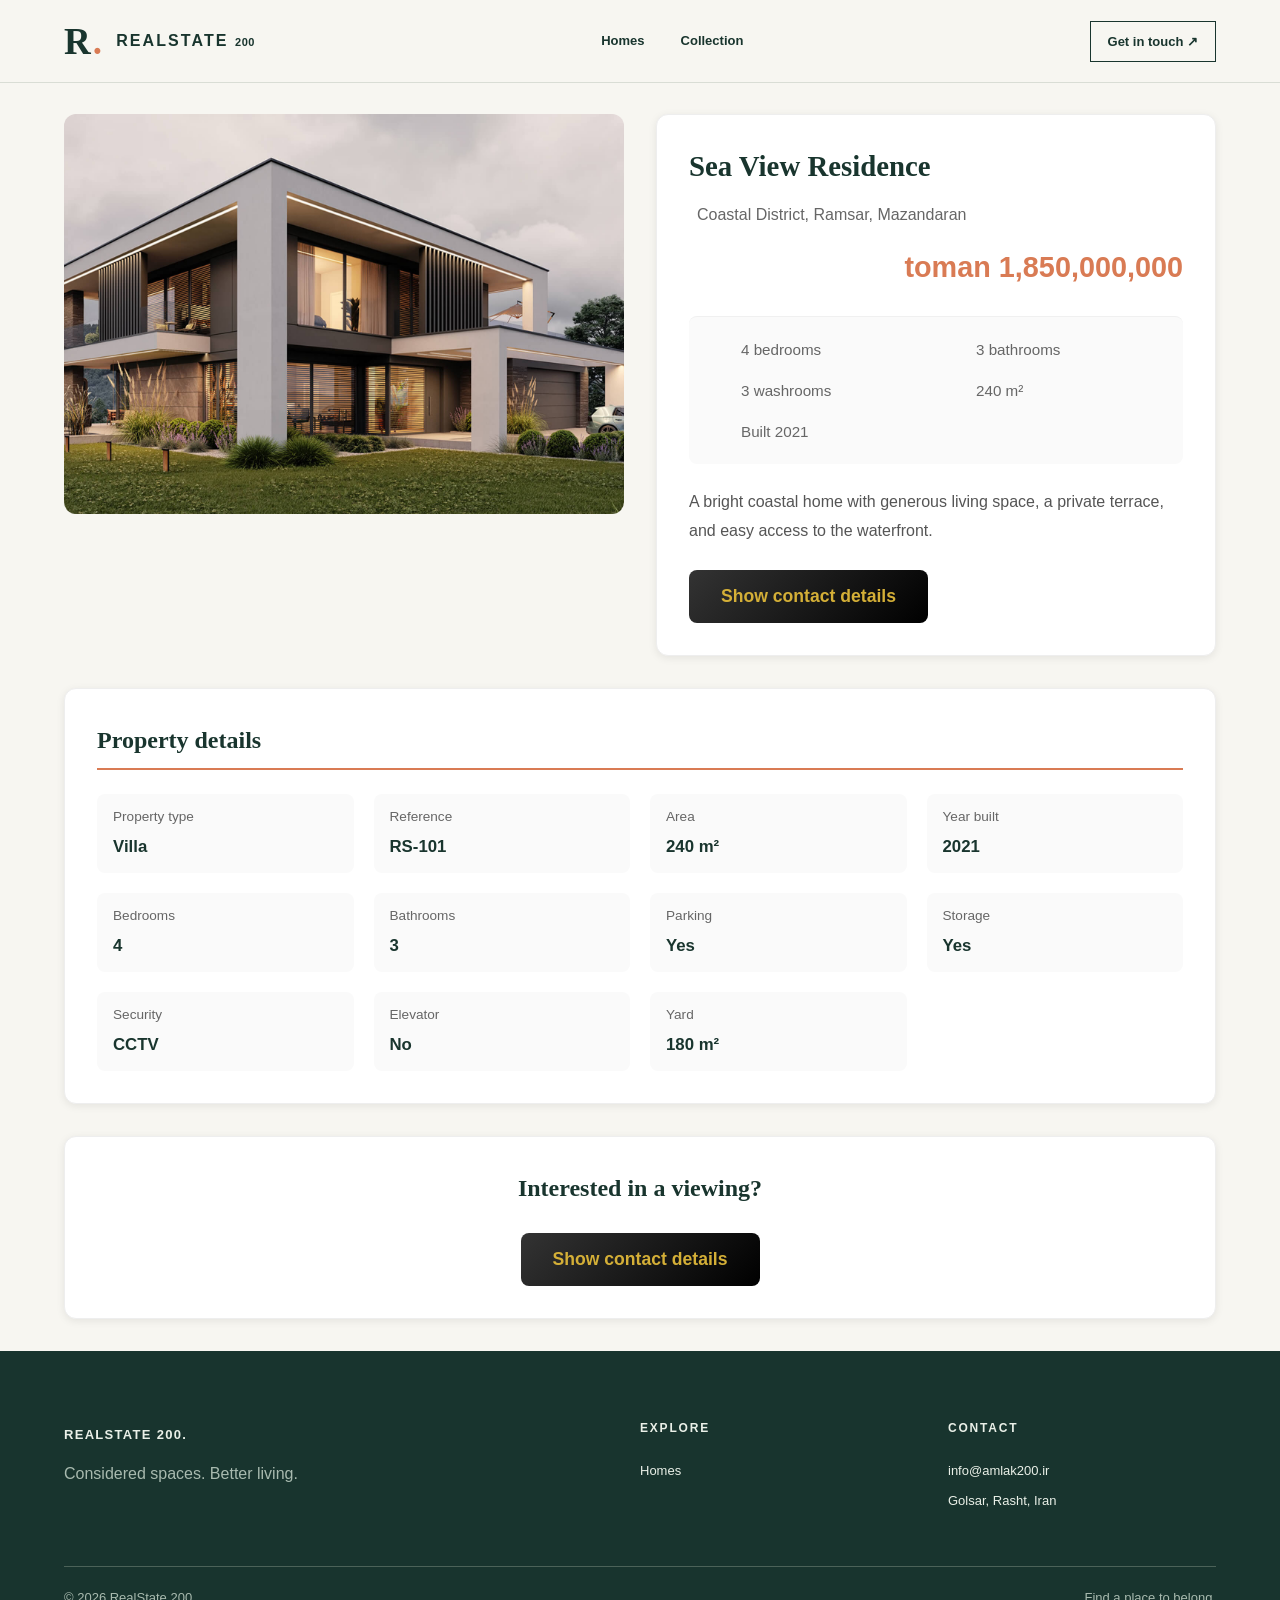
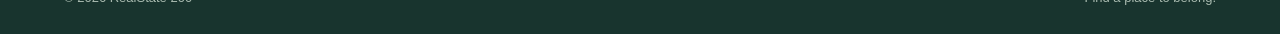
==== docs/property-1.html @ 843a1dd2 "Publish English real estate edition and static portfolio preview" ====
<!DOCTYPE html>

<html dir="ltr" lang="en">
<head>
<meta charset="utf-8"/>
<meta content="width=device-width, initial-scale=1" name="viewport"/>
<title>Find your home | RealState 200</title>
<meta content="Explore curated villas and apartments in Iran with RealState 200." name="description"/>
<link href="css/Layout/site.css" rel="stylesheet"/>
<link href="css/Layout/HomeDetail.css" rel="stylesheet"/>
<link href="css/Layout/english.css" rel="stylesheet"/>
</head>
<body>
<header b-vwonrfvciz="" class="en-header">
<a b-vwonrfvciz="" class="en-brand" href="index.html"><span b-vwonrfvciz="" class="en-brand-mark">R<span b-vwonrfvciz="">.</span></span><span b-vwonrfvciz="">REALSTATE <small b-vwonrfvciz="">200</small></span></a>
<nav aria-label="Main navigation" b-vwonrfvciz="" class="en-nav"><a b-vwonrfvciz="" href="index.html">Homes</a><a b-vwonrfvciz="" href="index.html">Collection</a></nav>
<div b-vwonrfvciz="" class="en-nav-actions"><a b-vwonrfvciz="" class="en-contact-link" href="mailto:info@amlak200.ir">Get in touch ↗</a><button aria-expanded="false" aria-label="Open navigation" b-vwonrfvciz="" class="en-menu-toggle" type="button">☰</button></div>
</header>
<main b-vwonrfvciz="">
<div class="property-details-container">
<!-- ردیف اصلی با گالری و اطلاعات -->
<div class="property-main">
<div class="property-gallery">
<div class="gallery-main">
<img alt="Sea View Residence" id="main-image" src="images/05-2.jpg"/>
</div>
<div class="gallery-thumbs">
</div>
</div>
<div class="property-info">
<h1 class="property-title">Sea View Residence</h1>
<div class="property-location">
<i class="fas fa-map-marker-alt"></i>
<span>Coastal District, Ramsar, Mazandaran</span>
</div>
<div class="property-price">1,850,000,000 toman</div>
<div class="property-features">
<div class="feature">
<i class="fas fa-bed"></i>
<span>4 bedrooms</span>
</div>
<div class="feature">
<i class="fas fa-bath"></i>
<span>3 bathrooms</span>
</div>
<div class="feature">
<i class="fas fa-toilet"></i>
<span>3 washrooms</span>
</div>
<div class="feature">
<i class="fas fa-ruler-combined"></i>
<span>240 m²</span>
</div>
<div class="feature">
<i class="fas fa-calendar-alt"></i>
<span>Built 2021</span>
</div>
</div>
<div class="property-description">
<p>A bright coastal home with generous living space, a private terrace, and easy access to the waterfront.</p>
</div>
<button class="contact-btn" id="show-contact">
<i class="fas fa-phone"></i>
                Show contact details
            </button>
</div>
</div>
<!-- جزئیات کامل ملک -->
<div class="property-details">
<h2 class="details-title">Property details</h2>
<div class="details-grid">
<div class="detail-item">
<span class="detail-label">Property type</span>
<span class="detail-value">Villa</span>
</div>
<div class="detail-item">
<span class="detail-label">Reference</span>
<span class="detail-value">RS-101</span>
</div>
<div class="detail-item">
<span class="detail-label">Area</span>
<span class="detail-value">240 m²</span>
</div>
<div class="detail-item">
<span class="detail-label">Year built</span>
<span class="detail-value">2021</span>
</div>
<div class="detail-item">
<span class="detail-label">Bedrooms</span>
<span class="detail-value">4</span>
</div>
<div class="detail-item">
<span class="detail-label">Bathrooms</span>
<span class="detail-value">3</span>
</div>
<div class="detail-item">
<span class="detail-label">Parking</span>
<span class="detail-value">Yes</span>
</div>
<div class="detail-item">
<span class="detail-label">Storage</span>
<span class="detail-value">Yes</span>
</div>
<div class="detail-item">
<span class="detail-label">Security</span>
<span class="detail-value">CCTV</span>
</div>
<div class="detail-item">
<span class="detail-label">Elevator</span>
<span class="detail-value">No</span>
</div>
<div class="detail-item">
<span class="detail-label">Yard</span>
<span class="detail-value">180 m²</span>
</div>
</div>
</div>
<!-- بخش تماس -->
<div class="contact-section">
<h2 class="contact-title">Interested in a viewing?</h2>
<button class="contact-btn" id="show-contact-bottom">
<i class="fas fa-phone"></i>
            Show contact details
        </button>
</div>
<!-- modal اطلاعات تماس -->
<div class="contact-modal" id="contact-modal">
<div class="modal-content">
<span class="close-modal" id="close-modal">×</span>
<h2 class="modal-title">Contact details</h2>
<p>Call us for more information or to arrange a viewing:</p>
<div class="phone-number">09123907459</div>
<a class="call-btn" href="tel:09123907459">
<i class="fas fa-phone"></i>
                Call now
            </a>
</div>
</div>
</div>
</main>
<footer b-vwonrfvciz="" class="en-footer"><div b-vwonrfvciz="" class="en-footer-top"><div b-vwonrfvciz=""><a b-vwonrfvciz="" class="en-footer-brand" href="index.html">REALSTATE 200<span b-vwonrfvciz="">.</span></a><p b-vwonrfvciz="">Considered spaces. Better living.</p></div><div b-vwonrfvciz=""><h3 b-vwonrfvciz="">Explore</h3><a b-vwonrfvciz="" href="index.html">Homes</a></div><div b-vwonrfvciz=""><h3 b-vwonrfvciz="">Contact</h3><a b-vwonrfvciz="" href="mailto:info@amlak200.ir">info@amlak200.ir</a><span b-vwonrfvciz="">Golsar, Rasht, Iran</span></div></div><div b-vwonrfvciz="" class="en-footer-bottom"><span b-vwonrfvciz="">© 2026 RealState 200</span><span b-vwonrfvciz="">Find a place to belong.</span></div></footer>


<script defer="True" src="demo.js"></script></body>
</html>
---- docs/css/Layout/site.css ----
/* ================================
   Reset + Vars
=================================== */
* {
    margin: 0;
    padding: 0;
    box-sizing: border-box
}

:root {
    --primary: #333333;
    --secondary: #000000;
    --accent: #d4af37;
    --bg: #ffffff;
    --text: #1a1a1a;
    --muted: #666666;
    --soft-border: #eee;
    --shadow-soft: 0 2px 8px rgba(0,0,0,.08);
    --shadow-medium: 0 8px 24px rgba(0,0,0,.12);
    --shadow-heavy: 0 16px 48px rgba(0,0,0,.18);
    --radius: 16px;
    --radius-sm: 10px;
    --container: 1200px;
    --transition: .3s cubic-bezier(.4,0,.2,1);
}

html {
    scroll-behavior: smooth;
    overflow-x: hidden
}

body {
    font-family: 'IRANSansX','Vazir','Tahoma',Arial,sans-serif;
    background: var(--bg);
    color: var(--text);
    line-height: 1.65;
    min-height: 100vh;
    position: relative;
    overflow-x: hidden;
}

img {
    max-width: 100%;
}

body::before {
    content: "";
    position: fixed;
    inset: 0;
    z-index: -1;
    pointer-events: none;
    background: radial-gradient(900px 380px at 15% -10%, rgba(212,175,55,.14), rgba(212,175,55,0) 60%), radial-gradient(1100px 460px at 100% 120%, rgba(0,0,0,.14), rgba(0,0,0,0) 60%);
}

/* ================================
   Main content wrapper
=================================== */
.main {
    min-height: calc(100vh - 300px);
}

/* ================================
   Header
=================================== */
.header {
    background: linear-gradient(135deg,#ffffff 0%,#f5f5f5 100%);
    box-shadow: 0 4px 12px rgba(0,0,0,.08);
    padding: 15px 24px;
    position: sticky;
    top: 0;
    z-index: 1000;
    display: flex;
    align-items: center;
    justify-content: space-between;
}

.nav-left, .nav-right {
    display: flex;
    align-items: center;
    gap: 22px;
    flex: 1
}

.nav-right {
    justify-content: flex-end
}

.logo {
    display: flex;
    justify-content: center;
    flex: 1
}

.logo-container {
    display: flex;
    align-items: center;
    gap: 10px;
    text-decoration: none;
    color: #000;
    font-weight: 700;
    font-size: 22px;
    transition: transform .25s
}

    .logo-container:hover {
        transform: scale(1.03)
    }

.logo-icon {
    background: linear-gradient(135deg,#333,#000);
    color: var(--accent);
    width: 50px;
    height: 50px;
    border-radius: 12px;
    display: flex;
    align-items: center;
    justify-content: center;
    box-shadow: 0 4px 8px rgba(0,0,0,.25)
}

.logo-img {
    width: 46px;
    height: 46px;
    border-radius: 12px;
    object-fit: cover
}

.nav-link {
    color: #333;
    text-decoration: none;
    font-weight: 600;
    font-size: 16px;
    position: relative;
    padding: 6px 2px;
    transition: color .25s
}

    .nav-link::after {
        content: "";
        position: absolute;
        left: 0;
        bottom: -3px;
        height: 2px;
        width: 0;
        background: var(--accent);
        transition: width .25s
    }

    .nav-link:hover {
        color: var(--accent)
    }

        .nav-link:hover::after {
            width: 100%
        }

.btn {
    padding: 9px 18px;
    border-radius: 8px;
    font-weight: 600;
    font-size: 14px;
    text-decoration: none;
    display: inline-block;
    cursor: pointer;
    transition: .25s
}

.btn-login {
    background: transparent;
    color: #333;
    border: 2px solid #333;
    transition: .25s
}

    .btn-login:hover {
        background: #333;
        color: #fff;
        transform: translateY(-2px)
    }

.btn-signup {
    background: linear-gradient(135deg,#333,#000);
    color: var(--accent);
    border: none
}

    .btn-signup:hover {
        transform: translateY(-2px);
        background: linear-gradient(135deg,#000,#222)
    }

.hamburger {
    display: none;
    flex-direction: column;
    justify-content: center;
    gap: 5px;
    width: 28px;
    height: 24px;
    background: transparent;
    border: none;
    cursor: pointer;
    padding: 0
}

    .hamburger span {
        width: 100%;
        height: 3px;
        background: #333;
        border-radius: 4px;
        transition: transform .25s, opacity .25s
    }

    .hamburger.active span:nth-child(1) {
        transform: translateY(8px) rotate(45deg)
    }

    .hamburger.active span:nth-child(2) {
        opacity: 0
    }

    .hamburger.active span:nth-child(3) {
        transform: translateY(-8px) rotate(-45deg)
    }

/* پروفایل */
.user-profile {
    display: flex;
    align-items: center;
    gap: 8px
}

.profile-link {
    display: flex;
    align-items: center;
    color: #333;
    text-decoration: none;
    gap: 8px
}

.profile-avatar {
    width: 34px;
    height: 34px;
    border-radius: 50%;
    object-fit: cover;
    border: 2px solid #ddd;
    transition: border-color .25s
}

.profile-link:hover .profile-avatar {
    border-color: var(--accent)
}

.profile-name {
    font-size: 14px;
    font-weight: 500
}

/* ================================
   Block زیر هدر (متنِ معرفی) - با بک‌گراند عکس
   همان .content قبلی شما
=================================== */
.content {
    max-width: var(--container);
    margin: 22px auto; /* فاصله از هدر و لبه صفحه */
    padding: 34px 22px;
    position: relative;
    border-radius: var(--radius); /* گوشه‌های گرد */
    overflow: hidden;
    text-align: center;
    color: #f2f2f2; /* متن روی عکس روشن */
    background: url('../../images/mainpic.jpg') center/cover no-repeat; /* مسیر عکس را تنظیم کن */
}
    /* لایه‌ی محوی برای خوانایی متن روی عکس */
    .content::before {
        content: "";
        position: absolute;
        inset: 0;
        background: linear-gradient(to bottom, rgba(0,0,0,.45), rgba(0,0,0,.35));
    }

    .content h1, .content p {
        position: relative;
        z-index: 1
    }

    .content h1 {
        font-size: 2rem;
        margin-bottom: 12px;
        color: gold;
    }

    .content p {
        max-width: 800px;
        margin: 0 auto 10px;
        font-size: 1.05rem;
        color: #f2f2f2
    }

/* ================================
   Search
=================================== */
.search-section {
    max-width: var(--container);
    margin: 22px auto;
    padding: 0 1.5rem;
    direction: rtl;
}

.search-hero {
    min-height: auto;
    position: relative;
    display: flex;
    align-items: center;
    justify-content: center;
    overflow: hidden;
    border-radius: 8px;
    background: transparent;
    border: none;
}

.search-form {
    width: 100%;
    margin-top: 0;
    padding: 12px;
    display: grid;
    grid-template-columns: minmax(220px, 1.4fr) repeat(4, minmax(130px, 1fr)) auto;
    gap: 10px;
    align-items: end;
    background: rgba(255,255,255,.96);
    border: 1px solid rgba(255,255,255,.72);
    border-radius: 8px;
    box-shadow: 0 14px 34px rgba(0,0,0,.20);
    backdrop-filter: blur(10px);
}

.search-input-group {
    min-width: 0;
    display: flex;
    flex-direction: column;
    gap: 6px;
}

    .search-input-group label {
        font-weight: 600;
        font-size: .82rem;
        color: #343434;
    }

    .search-input-group select, .search-input-group input {
        width: 100%;
        height: 46px;
        padding: 0 12px;
        border: 1px solid #d8d8d8;
        border-radius: 8px;
        background: #fff;
        color: #111;
        font-size: .95rem;
        outline: none;
        transition: border-color .2s, box-shadow .2s;
    }

        .search-input-group select:focus, .search-input-group input:focus {
            border-color: var(--accent);
            box-shadow: 0 0 0 3px rgba(212,175,55,.18);
        }

.search-query input {
    padding-right: 14px;
}

.search-btn {
    min-width: 118px;
    height: 46px;
    display: inline-flex;
    align-items: center;
    justify-content: center;
    gap: 8px;
    background: linear-gradient(135deg, #111, #000);
    color: var(--accent);
    border: none;
    padding: 0 18px;
    border-radius: 8px;
    font-weight: 700;
    cursor: pointer;
    transition: var(--transition);
    letter-spacing: .5px;
}

    .search-btn:hover {
        transform: translateY(-2px);
        box-shadow: 0 6px 16px rgba(0,0,0,.3);
    }

    .search-btn:active {
        transform: translateY(0);
    }

/* ================================
   Properties (کارت‌های املاک)
=================================== */
.properties-section {
    max-width: var(--container);
    min-height: 520px;
    margin: 22px auto;
    padding: 0 1.5rem 2rem;
    background: #fff;
    border-radius: var(--radius);
    border: 1px solid var(--soft-border); /* بدون سایه‌ی طلایی */
    direction: rtl;
}

.section-title {
    text-align: center;
    margin: 1.8rem 0;
    color: #000;
    position: relative;
    padding-bottom: .6rem;
    font-size: 1.6rem;
}

    .section-title::after {
        content: "";
        position: absolute;
        left: 50%;
        transform: translateX(-50%);
        bottom: 0;
        width: 82px;
        height: 3px;
        background: var(--accent);
        border-radius: 3px
    }

    .section-title i {
        color: var(--accent);
        margin-left: 8px;
    }

.properties-grid {
    display: grid;
    grid-template-columns: repeat(auto-fill,minmax(300px,1fr));
    gap: 1.4rem;
    min-height: 360px;
}

.properties-empty {
    min-height: 360px;
    grid-column: 1 / -1;
    display: flex;
    align-items: center;
    justify-content: center;
    text-align: center;
    color: var(--muted);
    font-size: 1.05rem;
    font-weight: 700;
}

.property-card {
    background: #fff;
    border-radius: 12px;
    overflow: hidden;
    box-shadow: var(--shadow-soft);
    transition: var(--transition);
    text-decoration: none;
    color: inherit;
    display: flex;
    flex-direction: column;
    border: 1px solid rgba(0,0,0,.04);
}

    .property-card:hover {
        transform: translateY(-6px);
        box-shadow: var(--shadow-medium);
        border-color: rgba(212,175,55,.15);
    }

    .property-card:active {
        transform: translateY(-2px);
    }

.property-img {
    height: 200px;
    overflow: hidden
}

    .property-img img {
        width: 100%;
        height: 100%;
        object-fit: cover;
        transition: transform .5s
    }

.property-card:hover .property-img img {
    transform: scale(1.05)
}

.property-details {
    padding: 1rem
}

.property-title {
    font-size: 1.1rem;
    font-weight: 700;
    margin-bottom: .6rem;
    color: #111;
    line-height: 1.4;
}

.property-location {
    display: flex;
    align-items: center;
    gap: .45rem;
    margin-bottom: .6rem;
    color: var(--muted);
    font-size: .9rem;
}

    .property-location i {
        color: var(--accent);
        flex-shrink: 0;
    }

.property-price {
    font-size: 1.15rem;
    font-weight: 800;
    color: var(--accent);
    margin-bottom: .7rem;
    direction: rtl;
}

.property-features {
    display: flex;
    justify-content: space-between;
    border-top: 1px solid #f0f0f0;
    padding-top: .7rem;
    color: var(--muted)
}

.feature {
    display: flex;
    align-items: center;
    gap: .35rem;
    font-size: .85rem;
}

    .feature i {
        color: var(--accent);
        font-size: .9rem;
    }

/* ================================
   Footer
=================================== */
.footer {
    background: linear-gradient(135deg,#000,#222);
    color: #fff;
    padding: 60px 0 28px;
    margin-top: 26px
}

.footer-container {
    max-width: var(--container);
    margin: 0 auto;
    padding: 0 20px;
    display: grid;
    grid-template-columns: repeat(auto-fit,minmax(250px,1fr));
    gap: 28px
}

.footer-section h3 {
    font-size: 1.3rem;
    margin-bottom: 16px;
    color: var(--accent);
    direction: rtl;
    padding-bottom: 10px;
    position: relative;
}

    .footer-section h3::after {
        content: "";
        position: absolute;
        left: 0;
        bottom: 0;
        width: 52px;
        height: 2px;
        background: var(--accent)
    }

.footer-about p {
    color: #ccc;
    line-height: 1.7
}

.footer-links ul {
    list-style: none
}

.footer-links li {
    margin-bottom: 10px
}

.footer-links a {
    color: #ccc;
    text-decoration: none;
    transition: color .2s, transform .2s;
    display: inline-block
}

    .footer-links a:hover {
        color: var(--accent);
        transform: translateX(4px)
    }

.footer-contact p {
    display: flex;
    align-items: center;
    margin-bottom: 12px;
    color: #ccc
}

.footer-contact i {
    margin-right: 10px;
    color: var(--accent);
    font-size: 18px;
    width: 20px
}

.newsletter-form {
    display: flex;
    margin: 12px 0 18px
}

    .newsletter-form input {
        flex: 1;
        padding: 12px 14px;
        border: none;
        border-radius: 6px 0 0 6px;
        outline: none
    }

    .newsletter-form button {
        background: var(--accent);
        color: #000;
        border: none;
        padding: 0 18px;
        border-radius: 0 6px 6px 0;
        font-weight: 700;
        cursor: pointer;
        transition: opacity .2s
    }

        .newsletter-form button:hover {
            opacity: .9
        }

.footer-social {
    display: flex;
    gap: 12px;
    direction:rtl;
    
}

    .footer-social a {
        display: inline-flex;
        align-items: center;
        justify-content: center;
        width: 40px;
        height: 40px;
        background: #333;
        color: var(--accent);
        border-radius: 50%;
        text-decoration: none;
        transition: transform .2s, background .2s
    }

        .footer-social a:hover {
            background: var(--accent);
            color: #000;
            transform: translateY(-3px)
        }

.footer-bottom {
    max-width: var(--container);
    margin: 0 auto;
    padding: 18px 20px;
    text-align: center;
    border-top: 1px solid rgba(255,255,255,.12);
    color: #ccc;
    font-size: .9rem;
    margin-top: 34px
}

/* ================================
   Utilities & Responsive
=================================== */
@media (max-width:992px) {
    .nav-link {
        font-size: 15px
    }

    .btn {
        padding: 8px 16px;
        font-size: 13px
    }
}

/* Small devices (landscape phones, 576px and up) */
@media (max-width: 576px) {
    .header {
        padding: 10px 12px;
    }

    .logo-container {
        font-size: 16px;
        gap: 6px;
    }

    .logo-img {
        width: 36px;
        height: 36px;
        border-radius: 8px;
    }

    .content {
        margin: 12px 8px;
        padding: 20px 12px;
        border-radius: 12px;
    }

    .content h1 {
        font-size: 1.5rem;
    }

    .content p {
        font-size: 0.95rem;
    }

    .search-section {
        margin: 12px 8px;
    }

    .properties-section {
        margin: 12px 8px;
        padding: 0 0.75rem 1rem;
        border-radius: 12px;
    }

    .section-title {
        font-size: 1.2rem;
        margin: 1.2rem 0;
    }

    .properties-grid {
        gap: 1rem;
    }

    .property-img {
        height: 180px;
    }

    .property-title {
        font-size: 1rem;
    }

    .property-price {
        font-size: 1.05rem;
    }

    .footer {
        padding: 40px 0 20px;
    }

    .footer-container {
        padding: 0 12px;
        gap: 20px;
    }

    .footer-bottom {
        padding: 14px 12px;
        font-size: 0.8rem;
    }
}

@media (max-width:768px) {
    .header {
        min-height: 72px;
        padding: 14px 16px;
        display: grid;
        grid-template-columns: 42px 1fr 42px;
        align-items: center;
        direction: ltr
    }

    .nav-right {
        display: none;
        position: absolute;
        top: 100%;
        left: 0;
        right: 0;
        background: #fff;
        box-shadow: 0 8px 24px rgba(0,0,0,.12);
        z-index: 999;
        padding: 16px;
        flex-direction: column;
        gap: 12px;
        border-radius: 0 0 12px 12px;
    }

    .nav-right.nav-mobile-active {
        display: flex;
    }

    .nav-left {
        display: flex;
        grid-column: 1;
        grid-row: 1;
        justify-content: flex-start;
        gap: 0
    }

    .logo {
        grid-column: 2;
        grid-row: 1;
        justify-content: center;
        min-width: 0
    }

    .hamburger {
        display: flex;
        grid-column: 3;
        grid-row: 1;
        justify-self: flex-end
    }

    .profile-name {
        display: none
    }

    .content {
        margin: 16px 12px;
        padding: 26px 16px;
        border-radius: 14px
    }

    .properties-section {
        margin: 16px 12px;
        border-radius: 14px
    }

    .search-section {
        margin: 16px 12px;
        padding: 0;
    }

    .search-hero {
        min-height: auto;
        border-radius: 8px;
    }

    .search-form {
        width: 100%;
        grid-template-columns: 1fr;
        margin-top: 0;
        padding: 10px;
    }

    .search-btn {
        width: 100%;
    }

    .properties-grid {
        grid-template-columns: 1fr;
        min-height: 300px
    }

    .properties-empty {
        min-height: 300px;
        padding: 1rem
    }

    .footer-container {
        grid-template-columns: 1fr;
        text-align: center
    }

    .footer-section h3::after {
        left: 50%;
        transform: translateX(-50%)
    }

    .newsletter-form {
        flex-direction: column
    }

        .newsletter-form input {
            border-radius: 6px;
            margin-bottom: 10px
        }

        .newsletter-form button {
            border-radius: 6px;
            padding: 12px
        }
}

/* منوی موبایل - وقتی فعال می‌شه */
.nav-mobile-active {
    display: flex !important;
    flex-direction: column;
    gap: 10px;
    direction: rtl;
}

.nav-mobile-active .nav-link {
    padding: 10px 0;
    border-bottom: 1px solid #f1f1f1;
    font-size: 15px;
}

.nav-mobile-active .nav-link:last-child {
    border-bottom: none
}

.nav-mobile-active .btn {
    width: 100%;
    text-align: center;
    margin: 4px 0;
    padding: 10px;
}

.nav-mobile-active .user-profile {
    border-top: 1px solid #f1f1f1;
    padding-top: 10px;
}

@media (max-width:420px) {
    .header {
        padding: 12px;
    }

    .logo-container {
        font-size: 18px;
        gap: 8px;
    }

    .logo-img {
        width: 40px;
        height: 40px;
    }

    .search-input-group select,
    .search-input-group input,
    .search-btn {
        height: 44px;
        font-size: .9rem;
    }

    .properties-section {
        padding: 0 1rem 1.5rem;
    }

    .property-card {
        border-radius: 8px;
    }
}
---- docs/css/Layout/HomeDetail.css ----
.property-details-container {
    max-width: 1200px;
    margin: 2rem auto;
    padding: 0 1.5rem;
}

.breadcrumb {
    margin-bottom: 1.5rem;
    color: #666;
}

    .breadcrumb a {
        color: var(--accent);
        text-decoration: none;
    }

    .breadcrumb span {
        color: #999;
        margin: 0 0.5rem;
    }

.property-main {
    display: grid;
    grid-template-columns: 1fr 1fr;
    gap: 2rem;
    margin-bottom: 2rem;
}

.property-gallery {
    position: relative;
}

.gallery-main {
    height: 400px;
    border-radius: 12px;
    overflow: hidden;
    margin-bottom: 1rem;
    position: relative;
    background: #f5f5f5;
}

    .gallery-main img {
        width: 100%;
        height: 100%;
        object-fit: cover;
        transition: opacity .4s ease;
    }

.gallery-thumbs {
    display: grid;
    grid-template-columns: repeat(4, 1fr);
    gap: 0.5rem;
}

.gallery-thumb {
    height: 80px;
    border-radius: 8px;
    overflow: hidden;
    cursor: pointer;
    opacity: 0.6;
    transition: var(--transition);
    border: 2px solid transparent;
}

    .gallery-thumb:hover {
        opacity: .85;
    }

    .gallery-thumb.active {
        opacity: 1;
        border-color: var(--accent);
    }

    .gallery-thumb img {
        width: 100%;
        height: 100%;
        object-fit: cover;
    }

.property-info {
    background: white;
    padding: 2rem;
    border-radius: 12px;
    box-shadow: var(--shadow-soft);
    border: 1px solid var(--soft-border);
}

.property-title {
    color: var(--secondary);
    margin-bottom: 1rem;
    font-size: 1.8rem;
    line-height: 1.35;
}

.property-location {
    display: flex;
    align-items: center;
    gap: 0.5rem;
    margin-bottom: 1rem;
    color: #666;
    font-size: 1rem;
}

    .property-location i {
        color: var(--accent);
    }

.property-price {
    font-size: 1.8rem;
    font-weight: 700;
    color: var(--accent);
    margin-bottom: 1.5rem;
    direction: rtl;
}

.property-features {
    display: grid;
    grid-template-columns: repeat(2, 1fr);
    gap: 1rem;
    margin: 1.5rem 0;
    padding: 1.25rem;
    background: #fafafa;
    border-radius: 8px;
}

.feature {
    display: flex;
    align-items: center;
    gap: 0.5rem;
    font-size: .95rem;
}

    .feature i {
        color: var(--accent);
        width: 24px;
        font-size: 1.1rem;
    }

.property-description {
    margin: 1.5rem 0;
    line-height: 1.8;
    color: #555;
}

.contact-section {
    background: white;
    padding: 2rem;
    border-radius: 12px;
    box-shadow: var(--shadow-soft);
    margin-bottom: 2rem;
    border: 1px solid var(--soft-border);
    text-align: center;
}

.contact-title {
    color: var(--secondary);
    margin-bottom: 1.5rem;
    font-size: 1.5rem;
}

.contact-btn {
    background: linear-gradient(135deg, #333 0%, #000 100%);
    color: #d4af37;
    border: none;
    padding: 1rem 2rem;
    border-radius: 8px;
    font-size: 1.1rem;
    font-weight: 600;
    cursor: pointer;
    transition: var(--transition);
    display: inline-block;
}

    .contact-btn:hover {
        transform: translateY(-2px);
        box-shadow: 0 6px 20px rgba(0,0,0,.3);
    }

    .contact-btn:active {
        transform: translateY(0);
    }

.contact-modal {
    display: none;
    position: fixed;
    inset: 0;
    background: rgba(0, 0, 0, 0.5);
    z-index: 1000;
    justify-content: center;
    align-items: center;
    backdrop-filter: blur(4px);
}

    .contact-modal.active {
        display: flex;
    }

.modal-content {
    background: white;
    padding: 2.5rem 2rem;
    border-radius: 16px;
    width: 90%;
    max-width: 400px;
    text-align: center;
    position: relative;
    box-shadow: 0 24px 64px rgba(0,0,0,.25);
    animation: modalIn .3s ease;
}

@keyframes modalIn {
    from {
        opacity: 0;
        transform: scale(.92) translateY(16px);
    }
    to {
        opacity: 1;
        transform: scale(1) translateY(0);
    }
}

.close-modal {
    position: absolute;
    top: 1rem;
    left: 1rem;
    font-size: 1.5rem;
    cursor: pointer;
    color: #999;
    width: 36px;
    height: 36px;
    display: flex;
    align-items: center;
    justify-content: center;
    border-radius: 50%;
    transition: background .2s;
}

    .close-modal:hover {
        background: #f0f0f0;
        color: #333;
    }

.modal-title {
    color: var(--secondary);
    margin-bottom: 1.5rem;
    font-size: 1.3rem;
}

.phone-number {
    font-size: 1.5rem;
    color: var(--accent);
    margin: 1.5rem 0;
    direction: ltr;
    display: inline-block;
    font-weight: 700;
    letter-spacing: 1px;
}

.call-btn {
    background: #27ae60;
    color: white;
    border: none;
    padding: 0.8rem 1.5rem;
    border-radius: 8px;
    font-size: 1rem;
    font-weight: 600;
    cursor: pointer;
    transition: var(--transition);
    display: inline-flex;
    align-items: center;
    gap: 8px;
    text-decoration: none;
}

    .call-btn:hover {
        background: #1e8449;
        transform: translateY(-2px);
    }

.property-details {
    background: white;
    padding: 2rem;
    border-radius: 12px;
    box-shadow: var(--shadow-soft);
    margin-bottom: 2rem;
    border: 1px solid var(--soft-border);
}

.details-title {
    color: var(--secondary);
    margin-bottom: 1.5rem;
    font-size: 1.5rem;
    padding-bottom: 0.5rem;
    border-bottom: 2px solid var(--accent);
    display: flex;
    align-items: center;
    gap: 8px;
}

.details-grid {
    display: grid;
    grid-template-columns: repeat(auto-fit, minmax(250px, 1fr));
    gap: 1.25rem;
}

.detail-item {
    display: flex;
    flex-direction: column;
    padding: .75rem 1rem;
    background: #fafafa;
    border-radius: 8px;
}

.detail-label {
    color: #666;
    font-size: 0.85rem;
    margin-bottom: 0.3rem;
}

.detail-value {
    color: var(--secondary);
    font-weight: 600;
    font-size: 1.05rem;
}

.tag-dacoration {
    text-decoration: none;
}

@media (max-width: 992px) {
    .property-main {
        grid-template-columns: 1fr;
        gap: 1.5rem;
    }

    .gallery-main {
        height: 320px;
    }
}

@media (max-width: 768px) {
    .property-details-container {
        margin: 1rem auto;
        padding: 0 1rem;
    }

    .gallery-main {
        height: 240px;
        border-radius: 8px;
    }

    .gallery-thumbs {
        grid-template-columns: repeat(4, 1fr);
    }

    .gallery-thumb {
        height: 64px;
    }

    .property-info,
    .property-details,
    .contact-section {
        padding: 1.25rem;
        border-radius: 8px;
    }

    .property-title,
    .property-price {
        font-size: 1.35rem;
        line-height: 1.5;
        overflow-wrap: anywhere;
    }

    .property-features {
        grid-template-columns: 1fr;
        gap: .75rem;
    }

    .details-grid {
        grid-template-columns: 1fr;
        gap: .75rem;
    }

    .contact-btn {
        width: 100%;
        padding: .9rem 1rem;
        font-size: 1rem;
    }

    .modal-content {
        width: calc(100% - 2rem);
        padding: 1.5rem;
    }
}

@media (max-width: 576px) {
    .gallery-main {
        height: 200px;
    }

    .gallery-thumbs {
        grid-template-columns: repeat(2, 1fr);
    }

    .gallery-thumb {
        height: 56px;
    }

    .property-info,
    .property-details,
    .contact-section {
        padding: 1rem;
    }
}
---- docs/css/Layout/english.css ----
:root{--ink:#19352e;--sage:#d9e4d8;--cream:#f7f6f1;--orange:#d97b54}
html{scroll-behavior:smooth}body{font-family:'DM Sans',Arial,sans-serif;color:var(--ink);background:var(--cream);direction:ltr}body::before{display:none}h1,h2,h3{font-family:'Playfair Display',Georgia,serif}a{color:inherit}
.en-header{height:82px;padding:0 max(5vw,24px);display:flex;align-items:center;justify-content:space-between;background:#f7f6f1;position:sticky;top:0;z-index:100;box-shadow:0 1px 0 #d9ddd5}.en-brand{display:flex;align-items:center;gap:12px;text-decoration:none;font-size:16px;font-weight:700;letter-spacing:.13em}.en-brand small{font-size:11px;letter-spacing:.05em}.en-brand-mark{font-family:Georgia,serif;font-size:37px;line-height:1}.en-brand-mark span,.en-footer-brand span{color:var(--orange)}.en-nav{display:flex;gap:36px}.en-nav a,.en-contact-link{text-decoration:none;font-size:13px;font-weight:700}.en-nav a:hover,.en-contact-link:hover{color:var(--orange)}.en-contact-link{border:1px solid var(--ink);padding:12px 17px}.en-contact-link i{margin-left:10px}.en-menu-toggle{display:none;border:0;background:none;color:var(--ink);font-size:21px}
.en-hero{display:grid;grid-template-columns:49% 51%;min-height:600px;background:#e9eee6}.en-hero-copy{display:flex;flex-direction:column;justify-content:center;padding:75px max(5vw,28px)}.en-eyebrow{font-size:11px;font-weight:700;letter-spacing:.22em;color:#8a765d}.en-hero h1{font-size:clamp(48px,5.2vw,84px);line-height:1.04;letter-spacing:-.055em;max-width:640px;margin:25px 0}.en-hero h1 em{font-weight:500;color:#8b9e85}.en-hero p{font-size:16px;color:#586760;max-width:490px;line-height:1.8}.en-hero-link{display:inline-block;width:max-content;margin-top:30px;padding-bottom:9px;border-bottom:1px solid var(--orange);text-decoration:none;font-size:14px;font-weight:700}.en-hero-link i{margin-left:16px}.en-hero-proof{display:flex;gap:22px;margin-top:58px;padding-top:18px;border-top:1px solid #c9d5ca;font-size:11px;letter-spacing:.07em;color:#718077}.en-hero-image{background:url('../../images/05-2.jpg') center/cover;position:relative;min-height:440px}.en-hero-image::after{content:'';position:absolute;inset:50% 0 0;background:linear-gradient(transparent,rgba(0,0,0,.48))}.en-image-caption{position:absolute;right:36px;bottom:35px;color:white;z-index:1;font-size:12px;letter-spacing:.11em;text-transform:uppercase}
.en-search-wrap{max-width:1320px;padding:0 24px;margin:-40px auto 0;position:relative;z-index:2}.en-search{background:#fff;display:grid;grid-template-columns:1.4fr 1fr 1fr auto;align-items:stretch;box-shadow:0 14px 38px rgba(22,43,35,.1)}.en-search label{padding:22px 24px;border-right:1px solid #e4e8e2;display:flex;flex-direction:column;gap:9px}.en-search label span{font-size:10px;letter-spacing:.17em;font-weight:700;color:#7c8a80}.en-search input{border:0;outline:0;font:inherit;font-size:14px;width:100%;color:var(--ink);background:transparent}.en-search button{border:0;background:var(--ink);color:white;padding:0 30px;cursor:pointer;font:700 13px 'DM Sans',sans-serif}.en-search button:hover{background:#33584c}.en-search button i{margin-right:8px}
.en-collection{max-width:1320px;margin:auto;padding:95px 24px 120px}.en-section-heading{display:flex;align-items:end;justify-content:space-between;gap:20px;margin-bottom:38px}.en-section-heading h2{font-size:clamp(36px,4vw,54px);font-weight:500;letter-spacing:-.04em;margin:10px 0 0}.en-section-heading p{font-size:14px;color:#748179}.en-property-grid{display:grid;grid-template-columns:repeat(2,minmax(0,1fr));gap:28px}.en-property-card{display:block;text-decoration:none;background:white;overflow:hidden;transition:transform .25s,box-shadow .25s}.en-property-card:hover{transform:translateY(-5px);box-shadow:0 20px 40px rgba(25,53,46,.12)}.en-property-image{position:relative;height:330px;overflow:hidden;background:#d8ddd7}.en-property-image img{height:100%;width:100%;object-fit:cover;transition:transform .5s}.en-property-card:hover img{transform:scale(1.05)}.en-property-tag{position:absolute;top:20px;left:20px;background:#f6f5ee;padding:9px 13px;text-transform:uppercase;letter-spacing:.15em;font-size:10px;font-weight:700}.en-property-copy{padding:25px 27px 24px}.en-property-kicker{font-size:11px;text-transform:uppercase;letter-spacing:.14em;color:#8d9a8b}.en-property-copy h3{font-size:29px;font-weight:500;margin:11px 0 2px}.en-property-copy p{color:#7d897e;font-size:13px}.en-property-foot{display:flex;gap:25px;color:#596b60;font-size:13px;margin:19px 0;padding-bottom:18px;border-bottom:1px solid #e4e9e2}.en-property-foot i{margin-right:7px}.en-property-price{display:flex;align-items:center;font-size:18px;font-weight:700}.en-property-price small{font-size:11px;margin-left:7px;color:#8c998e}.en-card-arrow{margin-left:auto;font-size:15px}.en-empty{grid-column:1/-1;background:#fff;padding:60px;text-align:center}
.en-endcap{text-align:center;background:#d9e4d8;padding:85px 24px}.en-endcap h2{font-size:clamp(36px,4vw,55px);font-weight:500;letter-spacing:-.04em;margin:16px 0}.en-endcap p{color:#566b5f}.en-endcap a{display:inline-block;margin-top:24px;text-decoration:none;border-bottom:1px solid var(--ink);padding-bottom:8px;font-weight:700}.en-endcap a i{margin-left:14px}.en-footer{background:#18342e;color:#eaf0e8;padding:70px max(5vw,24px) 25px}.en-footer-top{max-width:1250px;margin:auto;display:grid;grid-template-columns:2fr 1fr 1fr;gap:40px}.en-footer-brand{font-size:22px;letter-spacing:.1em;text-decoration:none;font-weight:700}.en-footer p{color:#a8baaf;margin-top:14px}.en-footer h3{font:700 12px 'DM Sans',sans-serif;text-transform:uppercase;letter-spacing:.15em;margin:0 0 16px}.en-footer-top>div:not(:first-child){display:flex;flex-direction:column;gap:9px}.en-footer a,.en-footer span{color:inherit;text-decoration:none;font-size:13px}.en-footer-bottom{max-width:1250px;margin:55px auto 0;padding-top:20px;border-top:1px solid #4b6258;display:flex;justify-content:space-between;color:#a8baaf}
.property-details-container{direction:ltr}.property-details-container h1,.property-details-container h2{font-family:'Playfair Display',Georgia,serif}.property-details-container .property-info,.property-details-container .property-details{direction:ltr}
@media(max-width:900px){.en-nav{display:none;position:absolute;top:82px;left:0;right:0;background:#f7f6f1;padding:20px 24px;flex-direction:column;box-shadow:0 15px 25px #19352e20}.en-nav.open{display:flex}.en-menu-toggle{display:block}.en-contact-link{display:none}.en-hero{grid-template-columns:1fr}.en-hero-image{min-height:370px}.en-search{grid-template-columns:1fr 1fr}.en-search button{min-height:62px}.en-property-image{height:260px}}
@media(max-width:600px){.en-header{height:68px}.en-nav{top:68px}.en-brand{font-size:13px}.en-hero-copy{padding:65px 24px 45px}.en-hero h1{font-size:51px}.en-hero-proof{margin-top:35px}.en-search-wrap{margin:0;padding:0}.en-search{grid-template-columns:1fr}.en-search label{padding:16px 24px;border-bottom:1px solid #e4e8e2}.en-collection{padding:70px 20px}.en-section-heading{display:block}.en-section-heading p{margin-top:12px}.en-property-grid{grid-template-columns:1fr}.en-property-image{height:240px}.en-footer-top{grid-template-columns:1fr 1fr}.en-footer-top>div:first-child{grid-column:1/-1}.en-footer-bottom{gap:20px;flex-wrap:wrap}}
:root{--secondary:#19352e;--accent:#d97b54}
.about-header,.cta-section,.process-section{background:#d9e4d8;color:#19352e;border-radius:2px;box-shadow:none}
.about-header p,.cta-section p,.process-section p{color:#52675a}
.about-card,.service-card,.feature-item{border-radius:2px;box-shadow:0 6px 25px rgba(25,53,46,.05)}
.feature-icon,.service-icon{background:#19352e;color:#fff;border-radius:50%}
.service-features{text-align:left}
.about-container h1,.services-container h1{font-family:'Playfair Display',Georgia,serif}
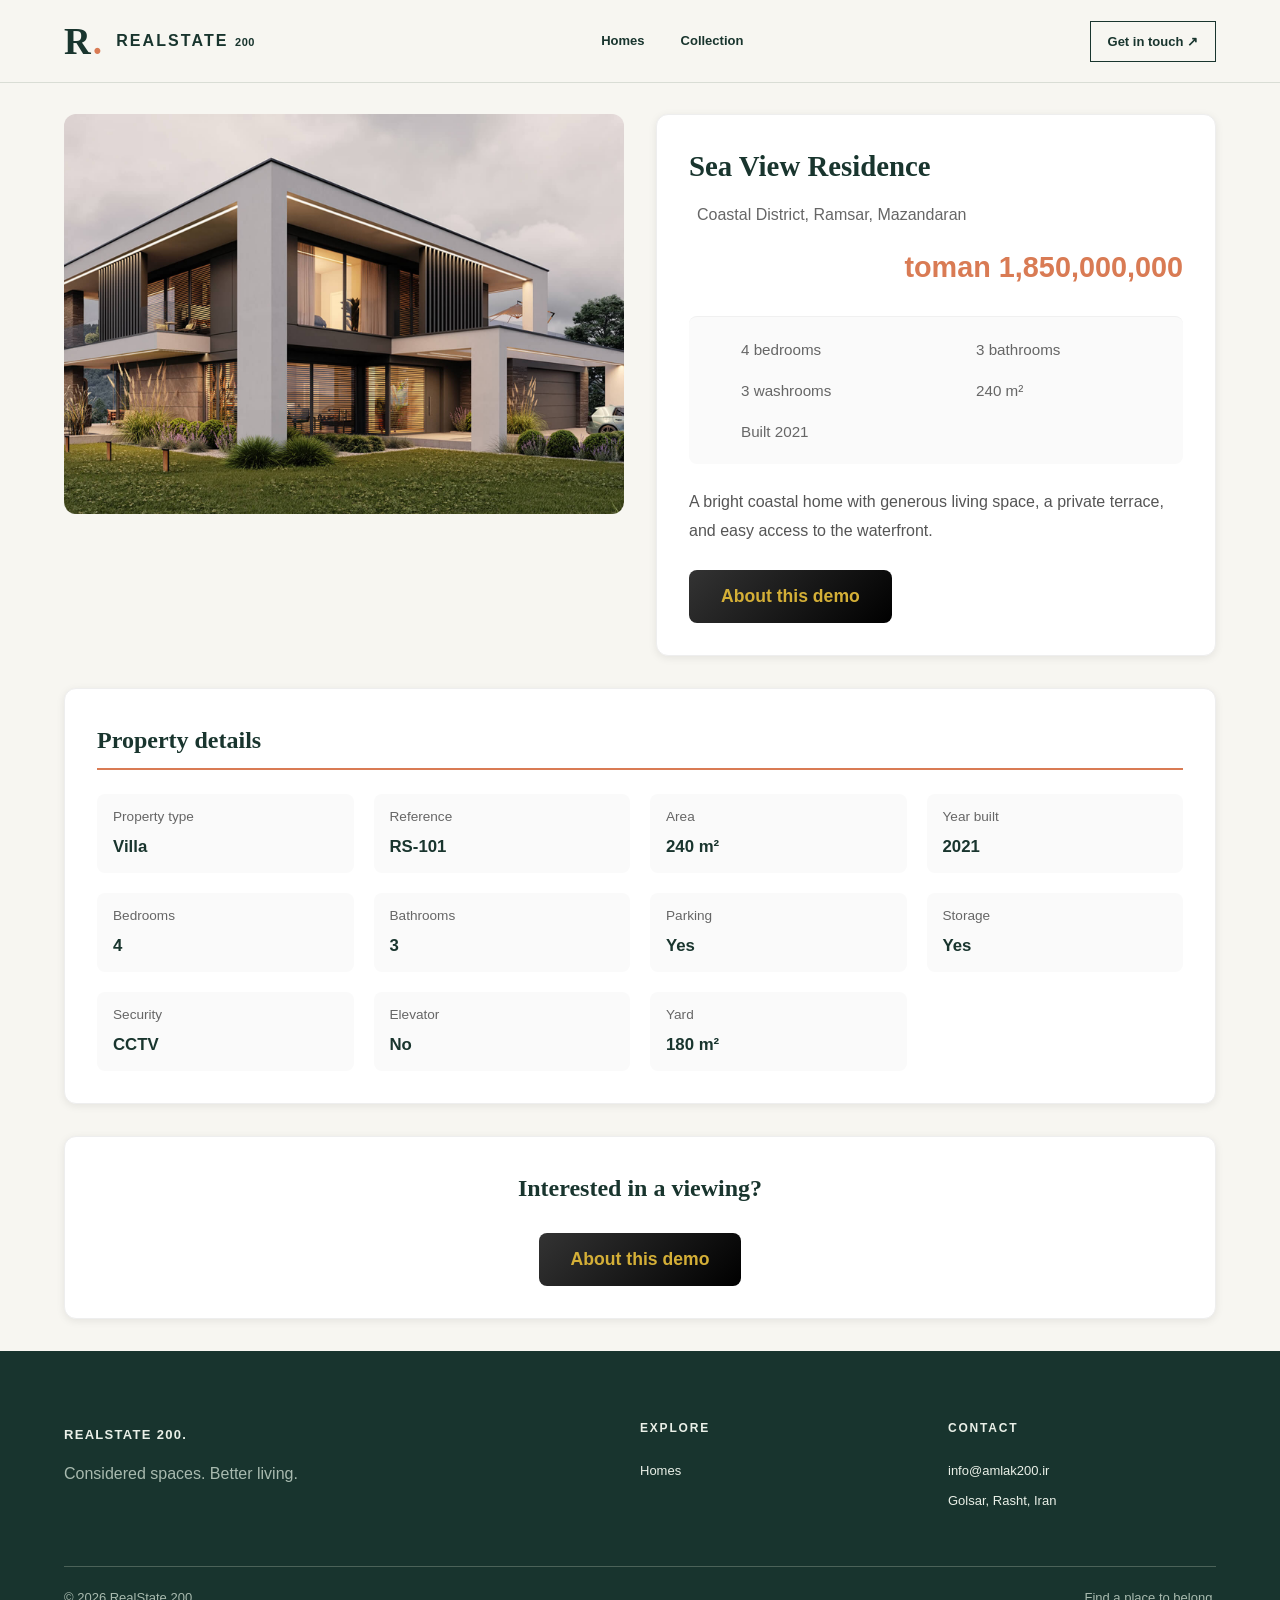
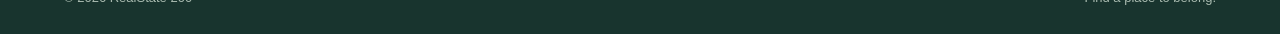
==== commit e7021118: "Make property preview contact action informative" ====
--- a/docs/property-1.html
+++ b/docs/property-1.html
@@ -1,148 +1,136 @@
-<!DOCTYPE html>
-
-<html dir="ltr" lang="en">
-<head>
-<meta charset="utf-8"/>
-<meta content="width=device-width, initial-scale=1" name="viewport"/>
-<title>Find your home | RealState 200</title>
-<meta content="Explore curated villas and apartments in Iran with RealState 200." name="description"/>
-<link href="css/Layout/site.css" rel="stylesheet"/>
-<link href="css/Layout/HomeDetail.css" rel="stylesheet"/>
-<link href="css/Layout/english.css" rel="stylesheet"/>
-</head>
-<body>
-<header b-vwonrfvciz="" class="en-header">
-<a b-vwonrfvciz="" class="en-brand" href="index.html"><span b-vwonrfvciz="" class="en-brand-mark">R<span b-vwonrfvciz="">.</span></span><span b-vwonrfvciz="">REALSTATE <small b-vwonrfvciz="">200</small></span></a>
-<nav aria-label="Main navigation" b-vwonrfvciz="" class="en-nav"><a b-vwonrfvciz="" href="index.html">Homes</a><a b-vwonrfvciz="" href="index.html">Collection</a></nav>
-<div b-vwonrfvciz="" class="en-nav-actions"><a b-vwonrfvciz="" class="en-contact-link" href="mailto:info@amlak200.ir">Get in touch ↗</a><button aria-expanded="false" aria-label="Open navigation" b-vwonrfvciz="" class="en-menu-toggle" type="button">☰</button></div>
-</header>
-<main b-vwonrfvciz="">
-<div class="property-details-container">
-<!-- ردیف اصلی با گالری و اطلاعات -->
-<div class="property-main">
-<div class="property-gallery">
-<div class="gallery-main">
-<img alt="Sea View Residence" id="main-image" src="images/05-2.jpg"/>
-</div>
-<div class="gallery-thumbs">
-</div>
-</div>
-<div class="property-info">
-<h1 class="property-title">Sea View Residence</h1>
-<div class="property-location">
-<i class="fas fa-map-marker-alt"></i>
-<span>Coastal District, Ramsar, Mazandaran</span>
-</div>
-<div class="property-price">1,850,000,000 toman</div>
-<div class="property-features">
-<div class="feature">
-<i class="fas fa-bed"></i>
-<span>4 bedrooms</span>
-</div>
-<div class="feature">
-<i class="fas fa-bath"></i>
-<span>3 bathrooms</span>
-</div>
-<div class="feature">
-<i class="fas fa-toilet"></i>
-<span>3 washrooms</span>
-</div>
-<div class="feature">
-<i class="fas fa-ruler-combined"></i>
-<span>240 m²</span>
-</div>
-<div class="feature">
-<i class="fas fa-calendar-alt"></i>
-<span>Built 2021</span>
-</div>
-</div>
-<div class="property-description">
-<p>A bright coastal home with generous living space, a private terrace, and easy access to the waterfront.</p>
-</div>
-<button class="contact-btn" id="show-contact">
-<i class="fas fa-phone"></i>-
-                Show contact details
-            </button>
-</div>
-</div>
-<!-- جزئیات کامل ملک -->
-<div class="property-details">
-<h2 class="details-title">Property details</h2>
-<div class="details-grid">
-<div class="detail-item">
-<span class="detail-label">Property type</span>
-<span class="detail-value">Villa</span>
-</div>
-<div class="detail-item">
-<span class="detail-label">Reference</span>
-<span class="detail-value">RS-101</span>
-</div>
-<div class="detail-item">
-<span class="detail-label">Area</span>
-<span class="detail-value">240 m²</span>
-</div>
-<div class="detail-item">
-<span class="detail-label">Year built</span>
-<span class="detail-value">2021</span>
-</div>
-<div class="detail-item">
-<span class="detail-label">Bedrooms</span>
-<span class="detail-value">4</span>
-</div>
-<div class="detail-item">
-<span class="detail-label">Bathrooms</span>
-<span class="detail-value">3</span>
-</div>
-<div class="detail-item">
-<span class="detail-label">Parking</span>
-<span class="detail-value">Yes</span>
-</div>
-<div class="detail-item">
-<span class="detail-label">Storage</span>
-<span class="detail-value">Yes</span>
-</div>
-<div class="detail-item">
-<span class="detail-label">Security</span>
-<span class="detail-value">CCTV</span>
-</div>
-<div class="detail-item">
-<span class="detail-label">Elevator</span>
-<span class="detail-value">No</span>
-</div>
-<div class="detail-item">
-<span class="detail-label">Yard</span>
-<span class="detail-value">180 m²</span>
-</div>
-</div>
-</div>
-<!-- بخش تماس -->
-<div class="contact-section">
-<h2 class="contact-title">Interested in a viewing?</h2>
-<button class="contact-btn" id="show-contact-bottom">
-<i class="fas fa-phone"></i>-
-            Show contact details
-        </button>
-</div>
-<!-- modal اطلاعات تماس -->
-<div class="contact-modal" id="contact-modal">
-<div class="modal-content">
-<span class="close-modal" id="close-modal">×</span>
-<h2 class="modal-title">Contact details</h2>
-<p>Call us for more information or to arrange a viewing:</p>
-<div class="phone-number">09123907459</div>
-<a class="call-btn" href="tel:09123907459">
-<i class="fas fa-phone"></i>-
-                Call now
-            </a>
-</div>
-</div>
-</div>
-</main>
-<footer b-vwonrfvciz="" class="en-footer"><div b-vwonrfvciz="" class="en-footer-top"><div b-vwonrfvciz=""><a b-vwonrfvciz="" class="en-footer-brand" href="index.html">REALSTATE 200<span b-vwonrfvciz="">.</span></a><p b-vwonrfvciz="">Considered spaces. Better living.</p></div><div b-vwonrfvciz=""><h3 b-vwonrfvciz="">Explore</h3><a b-vwonrfvciz="" href="index.html">Homes</a></div><div b-vwonrfvciz=""><h3 b-vwonrfvciz="">Contact</h3><a b-vwonrfvciz="" href="mailto:info@amlak200.ir">info@amlak200.ir</a><span b-vwonrfvciz="">Golsar, Rasht, Iran</span></div></div><div b-vwonrfvciz="" class="en-footer-bottom"><span b-vwonrfvciz="">© 2026 RealState 200</span><span b-vwonrfvciz="">Find a place to belong.</span></div></footer>
-
-
-<script defer="True" src="demo.js"></script></body>
-</html>
+<!DOCTYPE html>
+
+<html dir="ltr" lang="en">
+<head>
+<meta charset="utf-8"/>
+<meta content="width=device-width, initial-scale=1" name="viewport"/>
+<title>Find your home | RealState 200</title>
+<meta content="Explore curated villas and apartments in Iran with RealState 200." name="description"/>
+<link href="css/Layout/site.css" rel="stylesheet"/>
+<link href="css/Layout/HomeDetail.css" rel="stylesheet"/>
+<link href="css/Layout/english.css" rel="stylesheet"/>
+</head>
+<body>
+<header b-vwonrfvciz="" class="en-header">
+<a b-vwonrfvciz="" class="en-brand" href="index.html"><span b-vwonrfvciz="" class="en-brand-mark">R<span b-vwonrfvciz="">.</span></span><span b-vwonrfvciz="">REALSTATE <small b-vwonrfvciz="">200</small></span></a>
+<nav aria-label="Main navigation" b-vwonrfvciz="" class="en-nav"><a b-vwonrfvciz="" href="index.html">Homes</a><a b-vwonrfvciz="" href="index.html">Collection</a></nav>
+<div b-vwonrfvciz="" class="en-nav-actions"><a b-vwonrfvciz="" class="en-contact-link" href="mailto:info@amlak200.ir">Get in touch ↗</a><button aria-expanded="false" aria-label="Open navigation" b-vwonrfvciz="" class="en-menu-toggle" type="button">☰</button></div>
+</header>
+<main b-vwonrfvciz="">
+<div class="property-details-container">
+<!-- ردیف اصلی با گالری و اطلاعات -->
+<div class="property-main">
+<div class="property-gallery">
+<div class="gallery-main">
+<img alt="Sea View Residence" id="main-image" src="images/05-2.jpg"/>
+</div>
+<div class="gallery-thumbs">
+</div>
+</div>
+<div class="property-info">
+<h1 class="property-title">Sea View Residence</h1>
+<div class="property-location">
+<i class="fas fa-map-marker-alt"></i>
+<span>Coastal District, Ramsar, Mazandaran</span>
+</div>
+<div class="property-price">1,850,000,000 toman</div>
+<div class="property-features">
+<div class="feature">
+<i class="fas fa-bed"></i>
+<span>4 bedrooms</span>
+</div>
+<div class="feature">
+<i class="fas fa-bath"></i>
+<span>3 bathrooms</span>
+</div>
+<div class="feature">
+<i class="fas fa-toilet"></i>
+<span>3 washrooms</span>
+</div>
+<div class="feature">
+<i class="fas fa-ruler-combined"></i>
+<span>240 m²</span>
+</div>
+<div class="feature">
+<i class="fas fa-calendar-alt"></i>
+<span>Built 2021</span>
+</div>
+</div>
+<div class="property-description">
+<p>A bright coastal home with generous living space, a private terrace, and easy access to the waterfront.</p>
+</div>
+<button class="contact-btn" id="show-contact">About this demo</button>
+</div>
+</div>
+<!-- جزئیات کامل ملک -->
+<div class="property-details">
+<h2 class="details-title">Property details</h2>
+<div class="details-grid">
+<div class="detail-item">
+<span class="detail-label">Property type</span>
+<span class="detail-value">Villa</span>
+</div>
+<div class="detail-item">
+<span class="detail-label">Reference</span>
+<span class="detail-value">RS-101</span>
+</div>
+<div class="detail-item">
+<span class="detail-label">Area</span>
+<span class="detail-value">240 m²</span>
+</div>
+<div class="detail-item">
+<span class="detail-label">Year built</span>
+<span class="detail-value">2021</span>
+</div>
+<div class="detail-item">
+<span class="detail-label">Bedrooms</span>
+<span class="detail-value">4</span>
+</div>
+<div class="detail-item">
+<span class="detail-label">Bathrooms</span>
+<span class="detail-value">3</span>
+</div>
+<div class="detail-item">
+<span class="detail-label">Parking</span>
+<span class="detail-value">Yes</span>
+</div>
+<div class="detail-item">
+<span class="detail-label">Storage</span>
+<span class="detail-value">Yes</span>
+</div>
+<div class="detail-item">
+<span class="detail-label">Security</span>
+<span class="detail-value">CCTV</span>
+</div>
+<div class="detail-item">
+<span class="detail-label">Elevator</span>
+<span class="detail-value">No</span>
+</div>
+<div class="detail-item">
+<span class="detail-label">Yard</span>
+<span class="detail-value">180 m²</span>
+</div>
+</div>
+</div>
+<!-- بخش تماس -->
+<div class="contact-section">
+<h2 class="contact-title">Interested in a viewing?</h2>
+<button class="contact-btn" id="show-contact-bottom">About this demo</button>
+</div>
+<!-- modal اطلاعات تماس -->
+<div class="contact-modal" id="contact-modal">
+<div class="modal-content">
+<span class="close-modal" id="close-modal">×</span>
+<h2 class="modal-title">Contact details</h2>
+<p>This property is illustrative portfolio content. Explore the code and design in the project repository.</p>
+
+<a class="call-btn" href="https://github.com/ErfanJoghataei/RealState-English">View project source</a>
+</div>
+</div>
+</div>
+</main>
+<footer b-vwonrfvciz="" class="en-footer"><div b-vwonrfvciz="" class="en-footer-top"><div b-vwonrfvciz=""><a b-vwonrfvciz="" class="en-footer-brand" href="index.html">REALSTATE 200<span b-vwonrfvciz="">.</span></a><p b-vwonrfvciz="">Considered spaces. Better living.</p></div><div b-vwonrfvciz=""><h3 b-vwonrfvciz="">Explore</h3><a b-vwonrfvciz="" href="index.html">Homes</a></div><div b-vwonrfvciz=""><h3 b-vwonrfvciz="">Contact</h3><a b-vwonrfvciz="" href="mailto:info@amlak200.ir">info@amlak200.ir</a><span b-vwonrfvciz="">Golsar, Rasht, Iran</span></div></div><div b-vwonrfvciz="" class="en-footer-bottom"><span b-vwonrfvciz="">© 2026 RealState 200</span><span b-vwonrfvciz="">Find a place to belong.</span></div></footer>
+
+
+<script defer="True" src="demo.js"></script></body>
+</html>
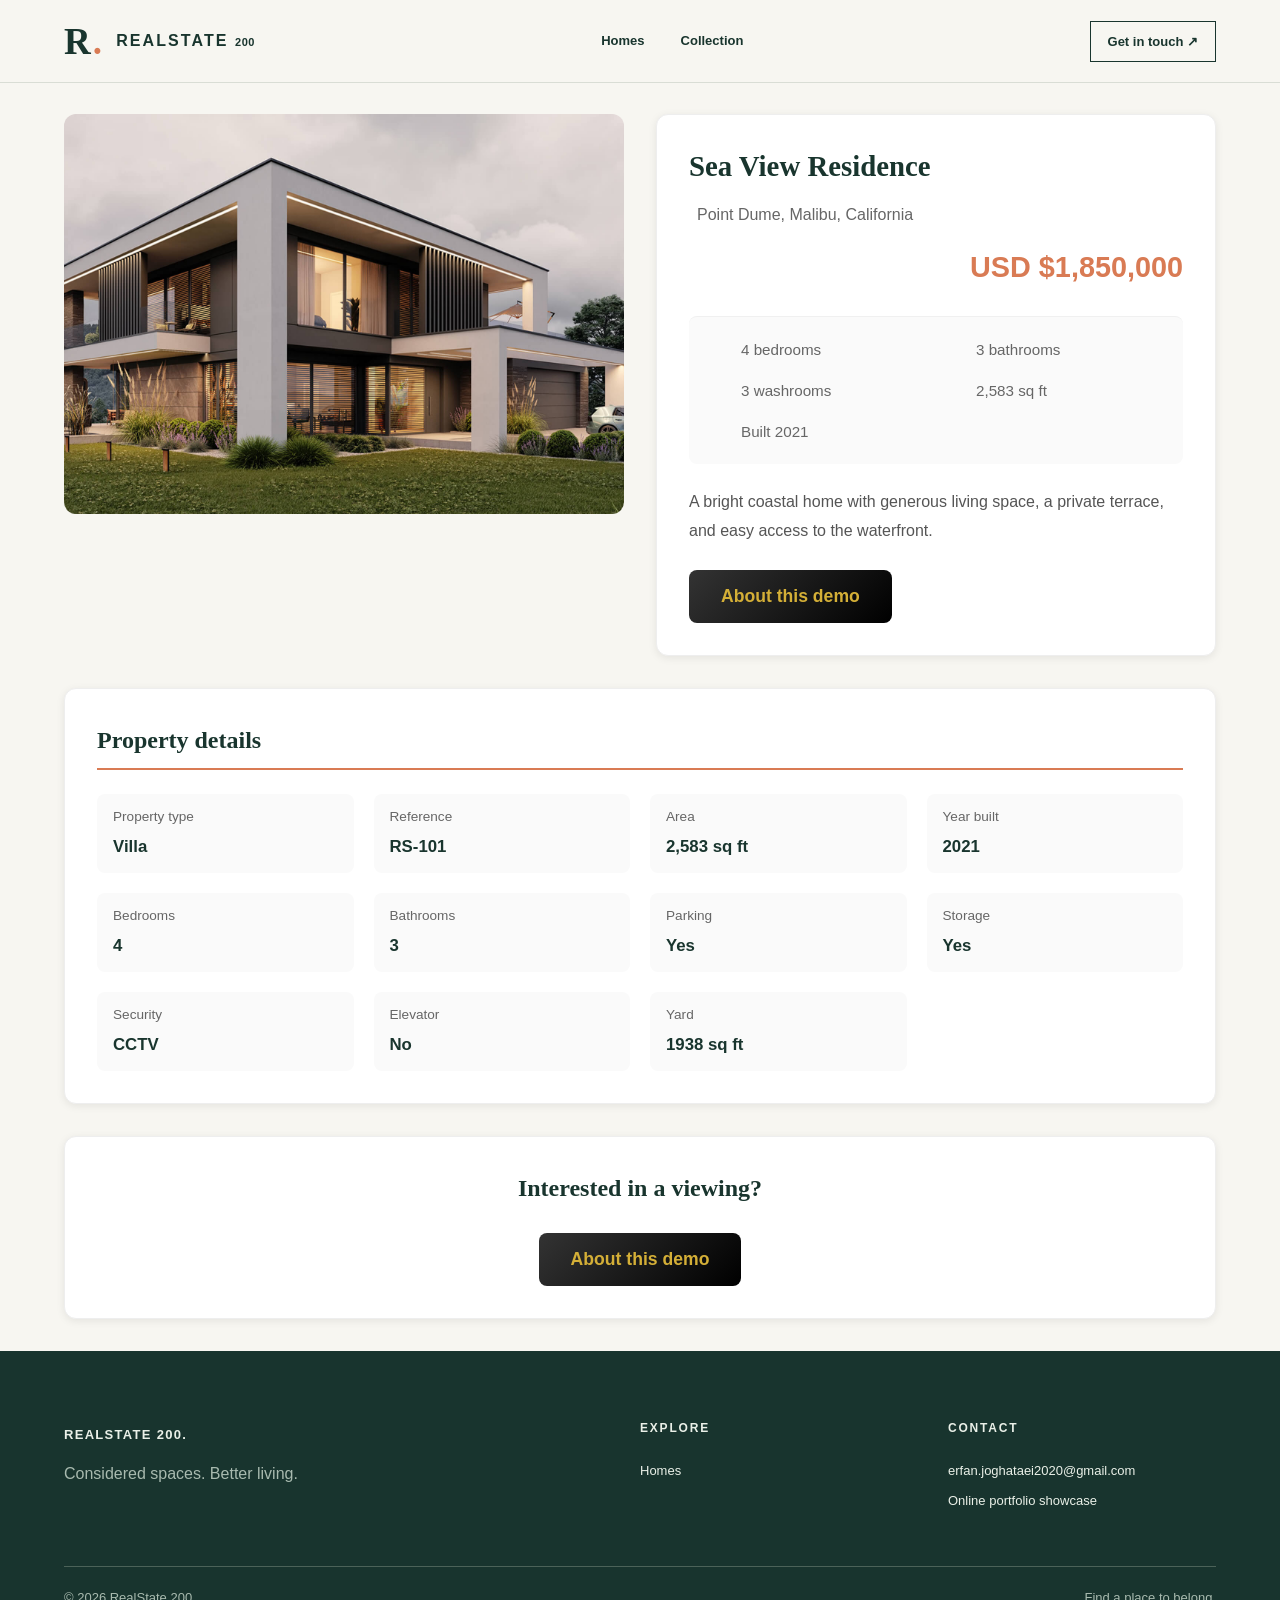
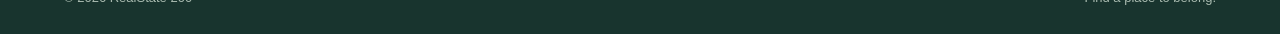
==== commit da716a97: "Use US showcase locations and USD prices" ====
--- a/docs/property-1.html
+++ b/docs/property-1.html
@@ -5,7 +5,7 @@
 <meta charset="utf-8"/>
 <meta content="width=device-width, initial-scale=1" name="viewport"/>
 <title>Find your home | RealState 200</title>
-<meta content="Explore curated villas and apartments in Iran with RealState 200." name="description"/>
+<meta content="Explore curated villas and apartments across the United States with RealState 200." name="description"/>
 <link href="css/Layout/site.css" rel="stylesheet"/>
 <link href="css/Layout/HomeDetail.css" rel="stylesheet"/>
 <link href="css/Layout/english.css" rel="stylesheet"/>
@@ -14,7 +14,7 @@
 <header b-vwonrfvciz="" class="en-header">
 <a b-vwonrfvciz="" class="en-brand" href="index.html"><span b-vwonrfvciz="" class="en-brand-mark">R<span b-vwonrfvciz="">.</span></span><span b-vwonrfvciz="">REALSTATE <small b-vwonrfvciz="">200</small></span></a>
 <nav aria-label="Main navigation" b-vwonrfvciz="" class="en-nav"><a b-vwonrfvciz="" href="index.html">Homes</a><a b-vwonrfvciz="" href="index.html">Collection</a></nav>
-<div b-vwonrfvciz="" class="en-nav-actions"><a b-vwonrfvciz="" class="en-contact-link" href="mailto:info@amlak200.ir">Get in touch ↗</a><button aria-expanded="false" aria-label="Open navigation" b-vwonrfvciz="" class="en-menu-toggle" type="button">☰</button></div>
+<div b-vwonrfvciz="" class="en-nav-actions"><a b-vwonrfvciz="" class="en-contact-link" href="mailto:erfan.joghataei2020@gmail.com">Get in touch ↗</a><button aria-expanded="false" aria-label="Open navigation" b-vwonrfvciz="" class="en-menu-toggle" type="button">☰</button></div>
 </header>
 <main b-vwonrfvciz="">
 <div class="property-details-container">
@@ -31,9 +31,9 @@
 <h1 class="property-title">Sea View Residence</h1>
 <div class="property-location">
 <i class="fas fa-map-marker-alt"></i>
-<span>Coastal District, Ramsar, Mazandaran</span>
+<span>Point Dume, Malibu, California</span>
 </div>
-<div class="property-price">1,850,000,000 toman</div>
+<div class="property-price">$1,850,000 USD</div>
 <div class="property-features">
 <div class="feature">
 <i class="fas fa-bed"></i>
@@ -49,7 +49,7 @@
 </div>
 <div class="feature">
 <i class="fas fa-ruler-combined"></i>
-<span>240 m²</span>
+<span>2,583 sq ft</span>
 </div>
 <div class="feature">
 <i class="fas fa-calendar-alt"></i>
@@ -76,7 +76,7 @@
 </div>
 <div class="detail-item">
 <span class="detail-label">Area</span>
-<span class="detail-value">240 m²</span>
+<span class="detail-value">2,583 sq ft</span>
 </div>
 <div class="detail-item">
 <span class="detail-label">Year built</span>
@@ -108,7 +108,7 @@
 </div>
 <div class="detail-item">
 <span class="detail-label">Yard</span>
-<span class="detail-value">180 m²</span>
+<span class="detail-value">1938 sq ft</span>
 </div>
 </div>
 </div>
@@ -129,7 +129,7 @@
 </div>
 </div>
 </main>
-<footer b-vwonrfvciz="" class="en-footer"><div b-vwonrfvciz="" class="en-footer-top"><div b-vwonrfvciz=""><a b-vwonrfvciz="" class="en-footer-brand" href="index.html">REALSTATE 200<span b-vwonrfvciz="">.</span></a><p b-vwonrfvciz="">Considered spaces. Better living.</p></div><div b-vwonrfvciz=""><h3 b-vwonrfvciz="">Explore</h3><a b-vwonrfvciz="" href="index.html">Homes</a></div><div b-vwonrfvciz=""><h3 b-vwonrfvciz="">Contact</h3><a b-vwonrfvciz="" href="mailto:info@amlak200.ir">info@amlak200.ir</a><span b-vwonrfvciz="">Golsar, Rasht, Iran</span></div></div><div b-vwonrfvciz="" class="en-footer-bottom"><span b-vwonrfvciz="">© 2026 RealState 200</span><span b-vwonrfvciz="">Find a place to belong.</span></div></footer>
+<footer b-vwonrfvciz="" class="en-footer"><div b-vwonrfvciz="" class="en-footer-top"><div b-vwonrfvciz=""><a b-vwonrfvciz="" class="en-footer-brand" href="index.html">REALSTATE 200<span b-vwonrfvciz="">.</span></a><p b-vwonrfvciz="">Considered spaces. Better living.</p></div><div b-vwonrfvciz=""><h3 b-vwonrfvciz="">Explore</h3><a b-vwonrfvciz="" href="index.html">Homes</a></div><div b-vwonrfvciz=""><h3 b-vwonrfvciz="">Contact</h3><a b-vwonrfvciz="" href="mailto:erfan.joghataei2020@gmail.com">erfan.joghataei2020@gmail.com</a><span b-vwonrfvciz="">Online portfolio showcase</span></div></div><div b-vwonrfvciz="" class="en-footer-bottom"><span b-vwonrfvciz="">© 2026 RealState 200</span><span b-vwonrfvciz="">Find a place to belong.</span></div></footer>
 
 
 <script defer="True" src="demo.js"></script></body>
